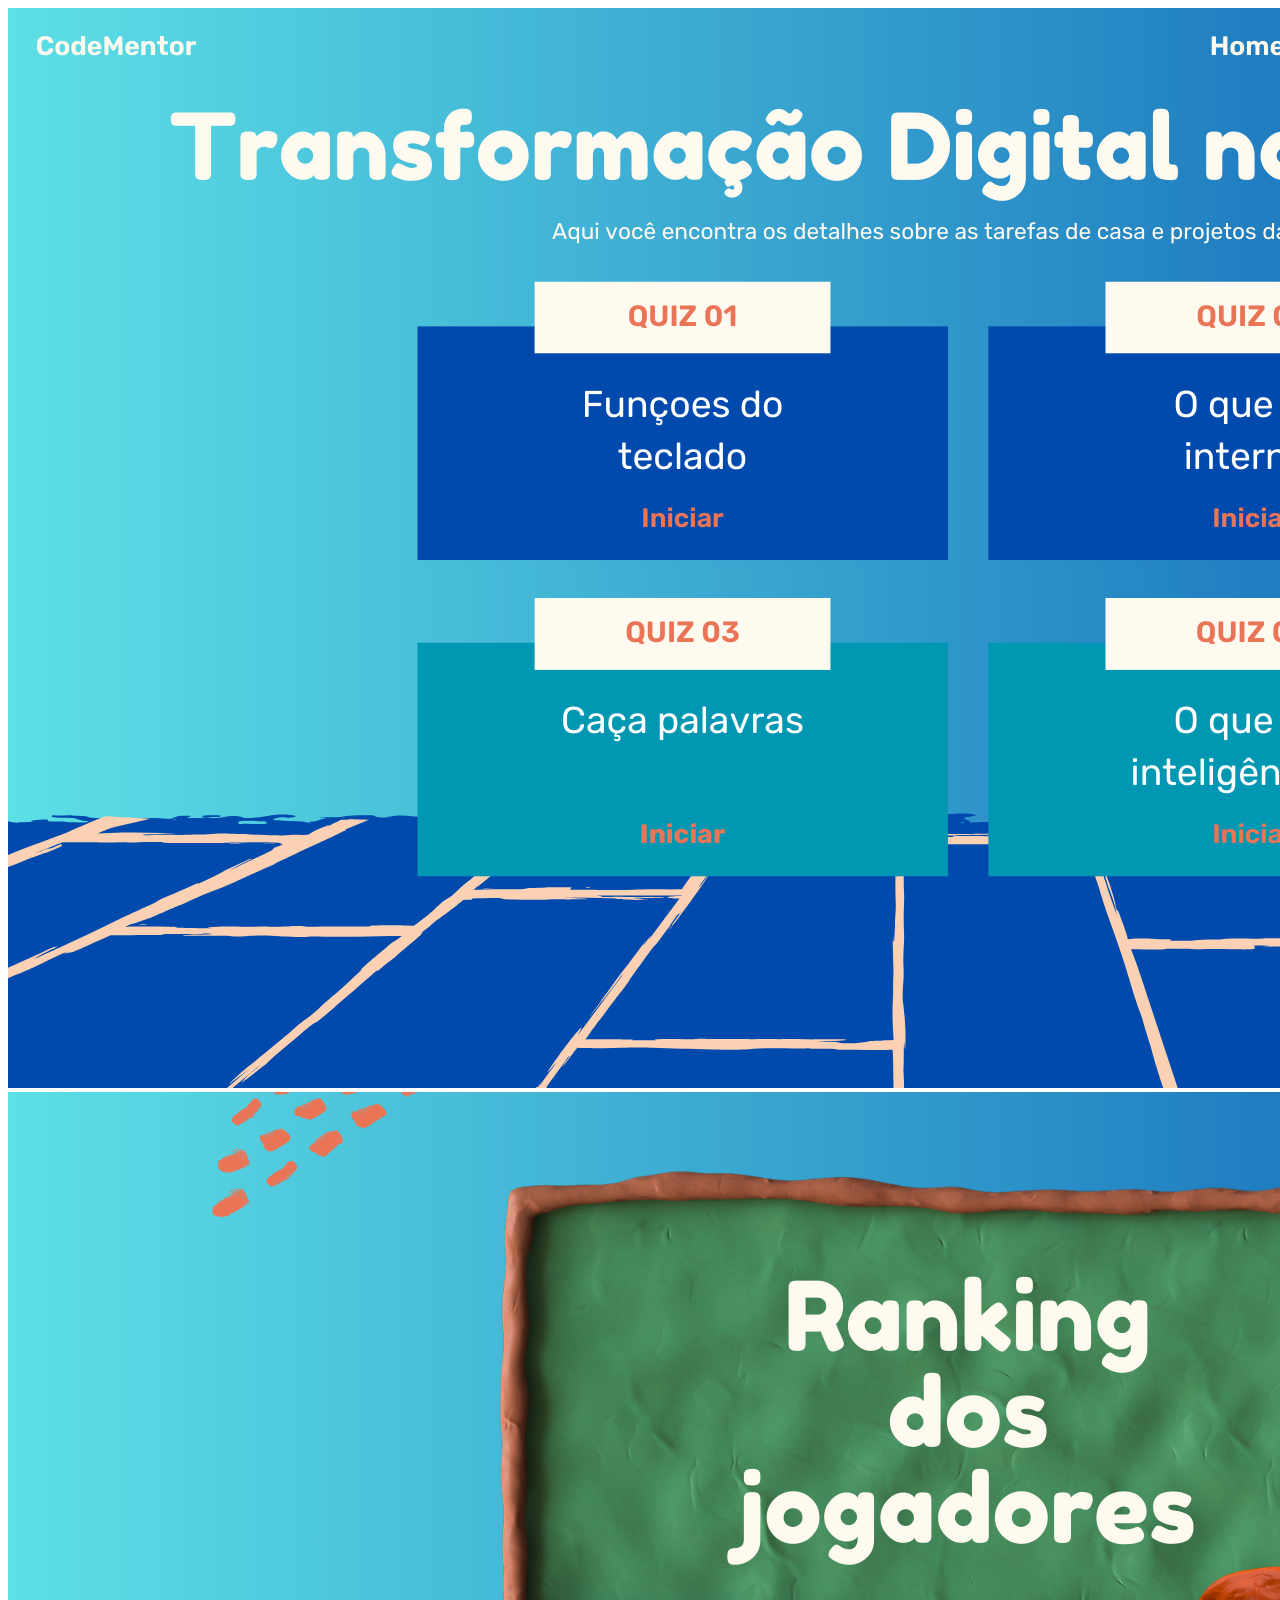
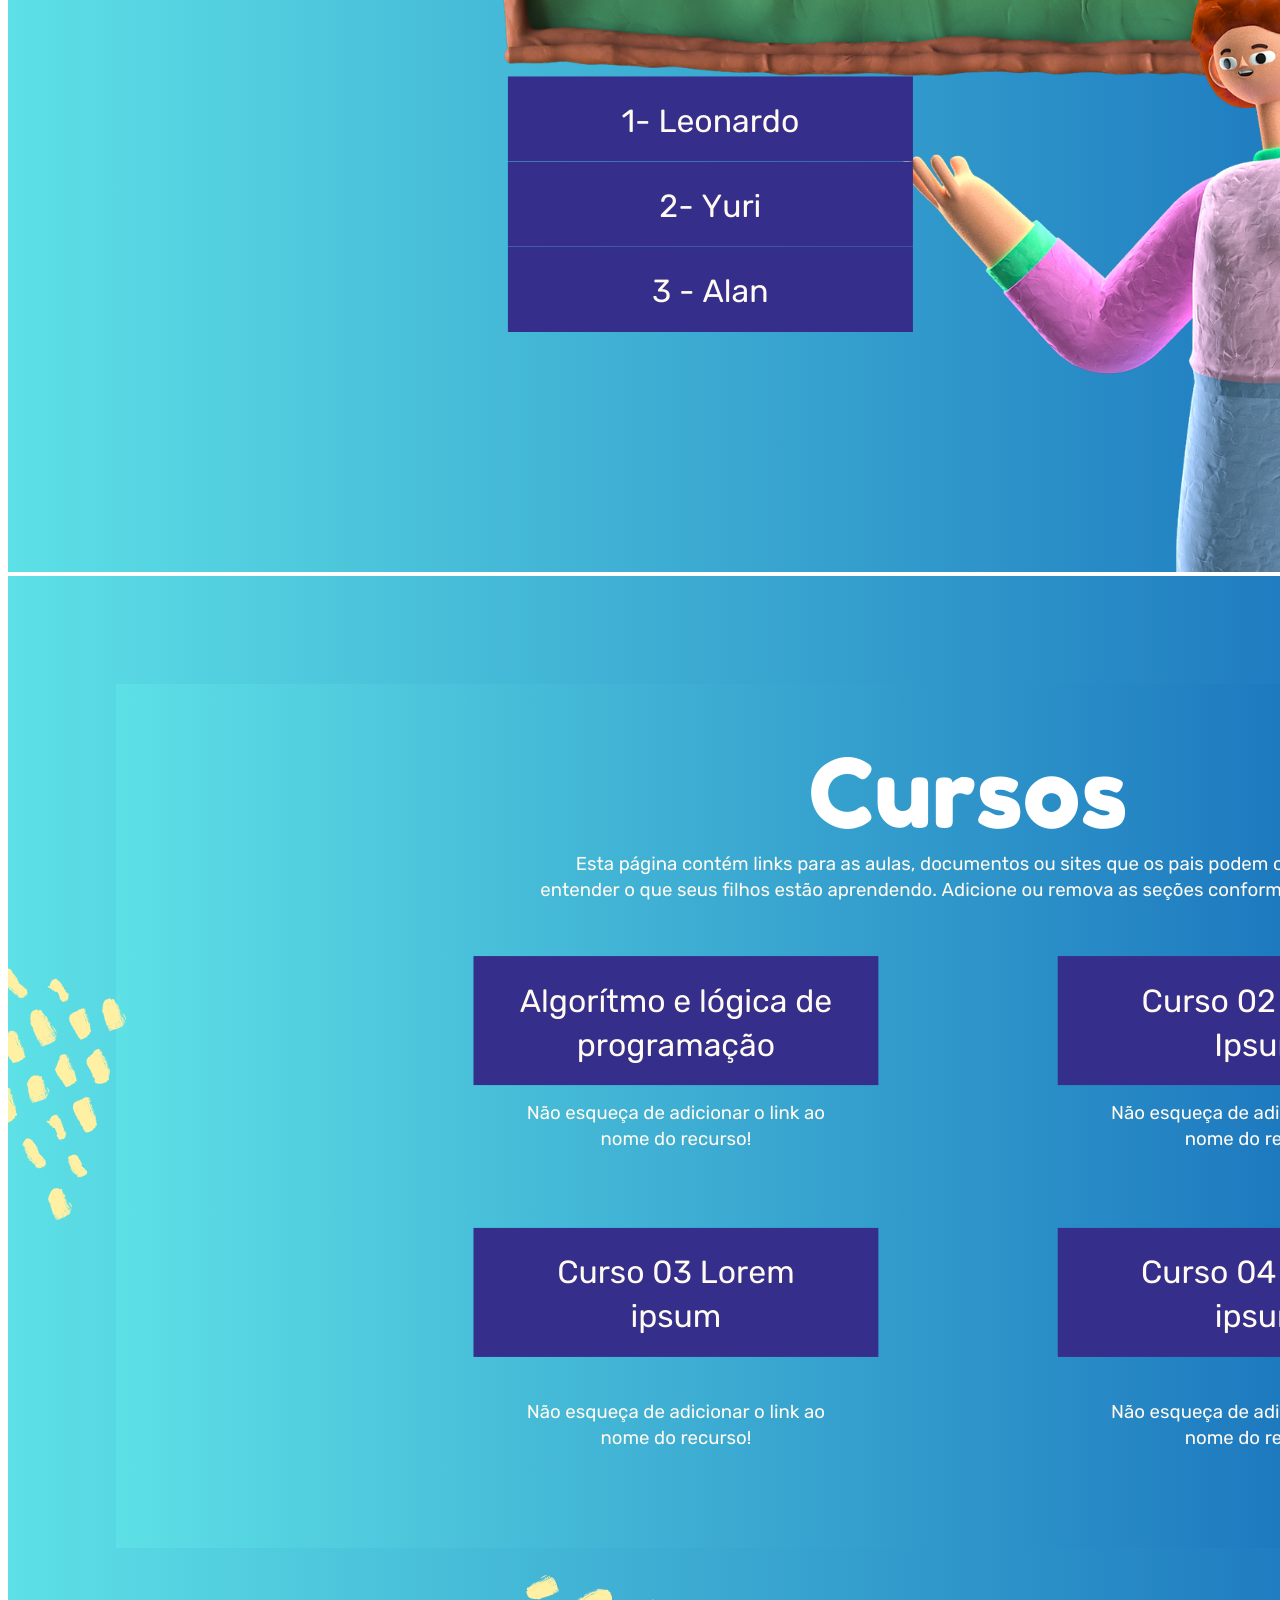
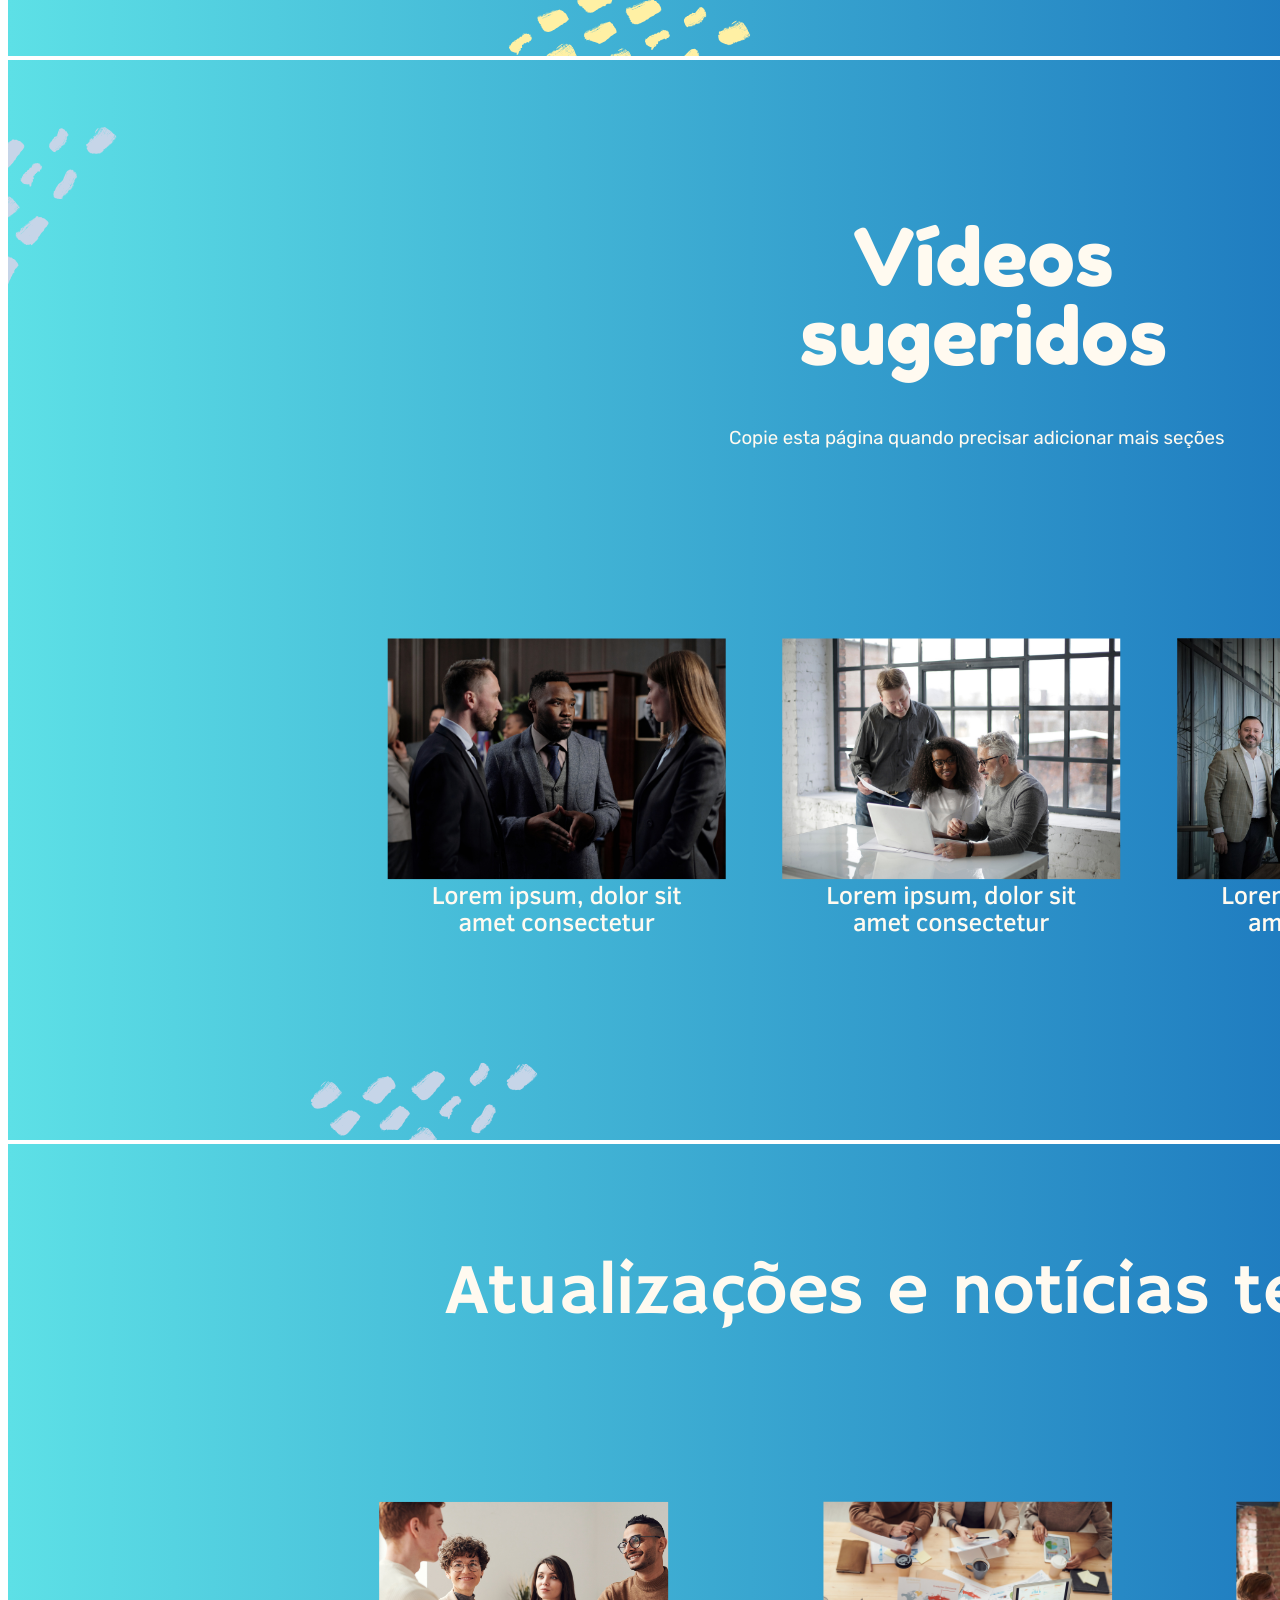
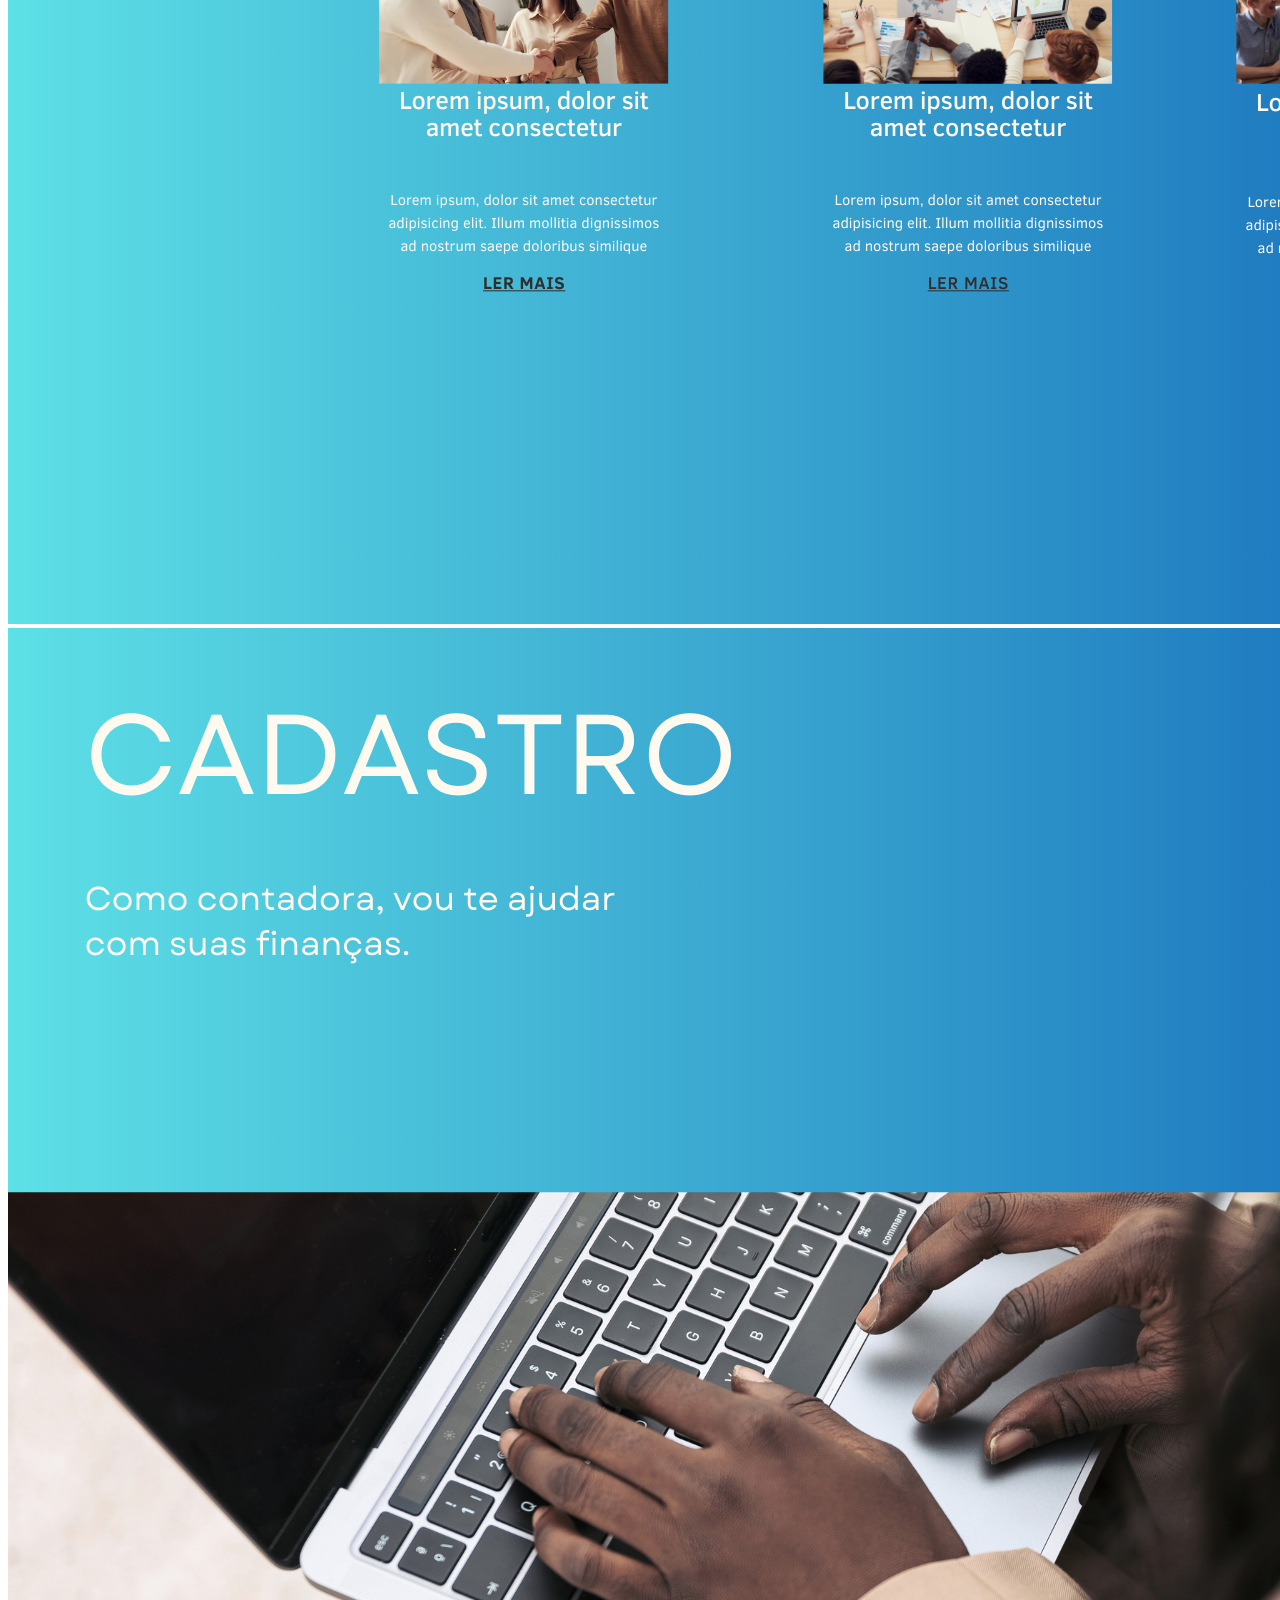
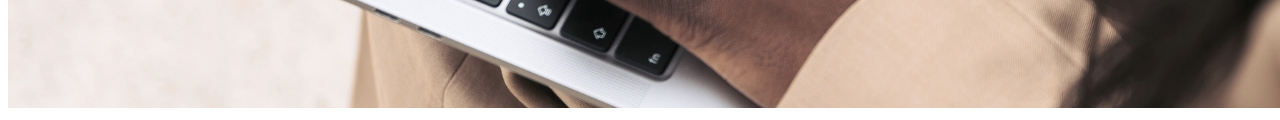
==== index.html @ a8c5b41e "iniciado projeto integrador" ====
<!DOCTYPE html>
<html lang="pt-br">
<head>
    <meta charset="UTF-8">
    <meta name="viewport" content="width=device-width, initial-scale=1.0">
    <title>Inicio Projeto integrador</title>
</head>
<body>
    <img src="images-proj-integrador/pag-inicial.png" alt="imagem página inicial">
    <img src="images-proj-integrador/ranking.png" alt="imagem página ranking">
    <img src="images-proj-integrador/sugestoes-cursos.png" alt="">
    <img src="images-proj-integrador/videos-sugeridos.png" alt="imagem vídeos sugeridos">
    <img src="images-proj-integrador/atualizacoes-e-noticias.png" alt="imagem atualização atualizacoes-e-noticias">
    <img src="images-proj-integrador/pag-cadastro.png" alt="pagina de cadastro">
</body>
</html>
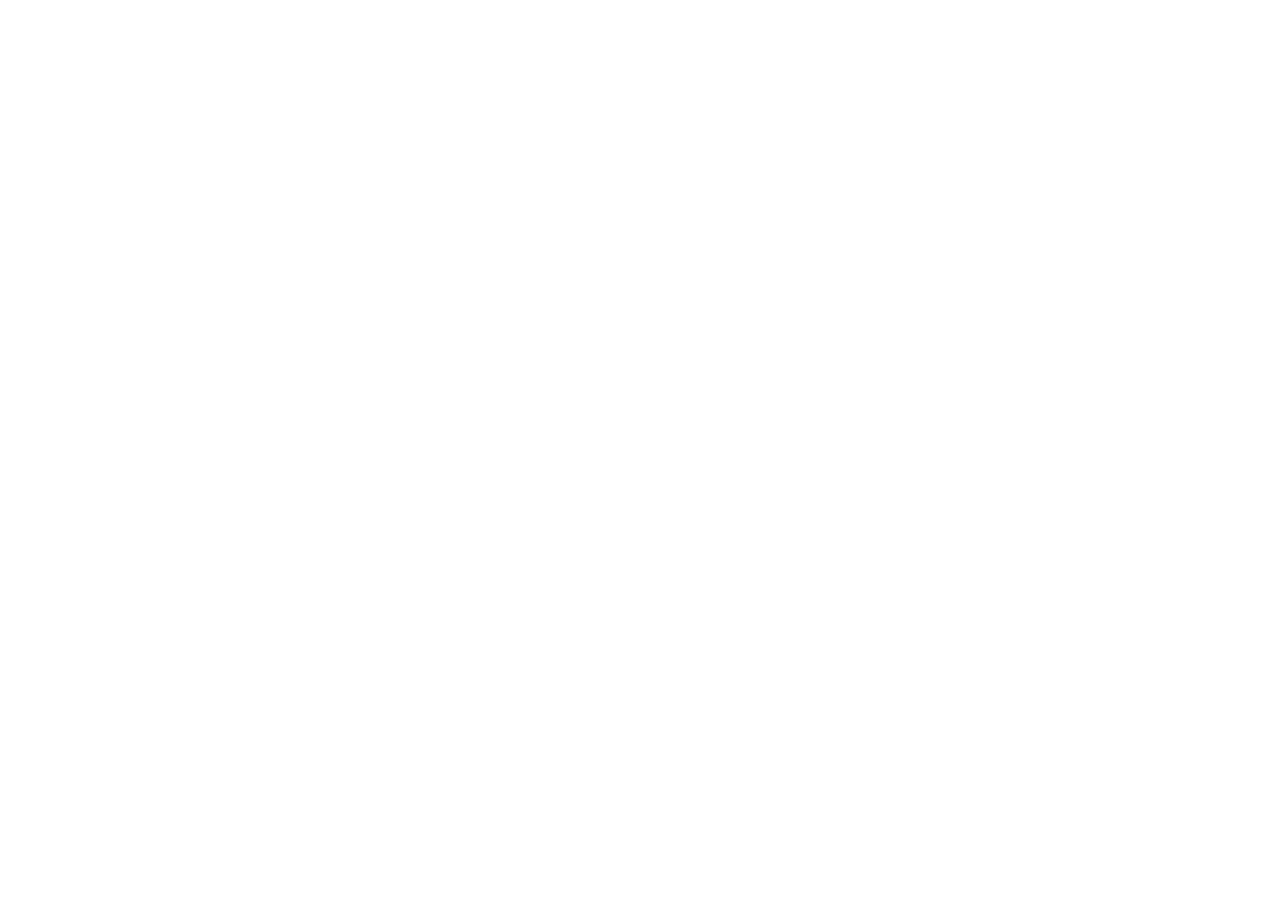
==== commit c243598e: "imagens excluidas" ====
--- a/index.html
+++ b/index.html
@@ -6,11 +6,6 @@
     <title>Inicio Projeto integrador</title>
 </head>
 <body>
-    <img src="images-proj-integrador/pag-inicial.png" alt="imagem página inicial">
-    <img src="images-proj-integrador/ranking.png" alt="imagem página ranking">
-    <img src="images-proj-integrador/sugestoes-cursos.png" alt="">
-    <img src="images-proj-integrador/videos-sugeridos.png" alt="imagem vídeos sugeridos">
-    <img src="images-proj-integrador/atualizacoes-e-noticias.png" alt="imagem atualização atualizacoes-e-noticias">
-    <img src="images-proj-integrador/pag-cadastro.png" alt="pagina de cadastro">
+    
 </body>
 </html>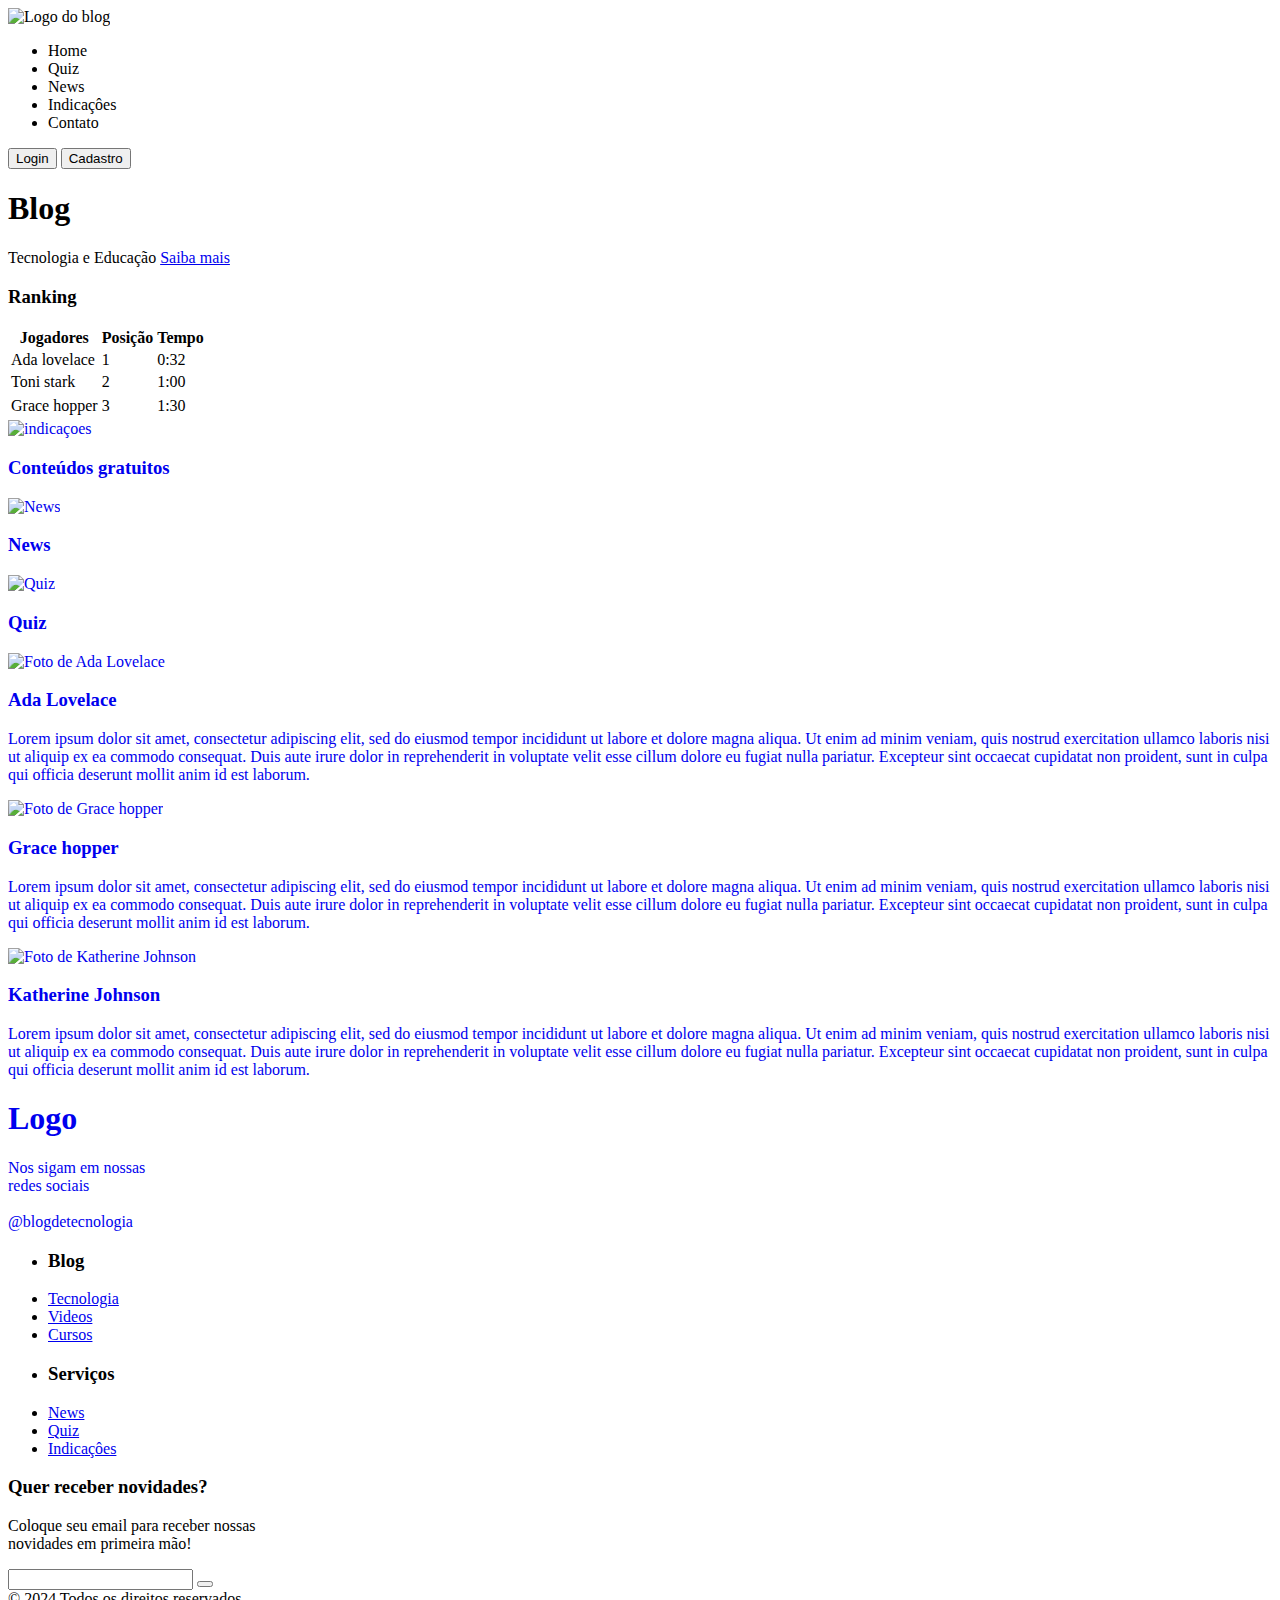
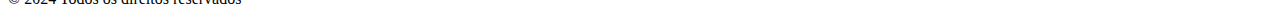
==== commit e92bfa44: "add home" ====
--- a/index.html
+++ b/index.html
@@ -1,11 +1,201 @@
 <!DOCTYPE html>
 <html lang="pt-br">
+
 <head>
-    <meta charset="UTF-8">
-    <meta name="viewport" content="width=device-width, initial-scale=1.0">
-    <title>Inicio Projeto integrador</title>
+  <meta charset="UTF-8">
+  <meta name="viewport" content="width=device-width, initial-scale=1.0">
+
+  <link rel="stylesheet" href="https://cdnjs.cloudflare.com/ajax/libs/font-awesome/6.6.0/css/all.min.css"
+    integrity="sha512-Kc323vGBEqzTmouAECnVceyQqyqdsSiqLQISBL29aUW4U/M7pSPA/gEUZQqv1cwx4OnYxTxve5UMg5GT6L4JJg=="
+    crossorigin="anonymous" referrerpolicy="no-referrer" />
+  <title>Home</title>
 </head>
+
 <body>
-    
+  <!--navbar-->
+  <nav>
+    <div class="logo">
+      <img src="" alt="Logo do blog">
+    </div>
+    <div class="links">
+      <ul class="nav-itens">
+        <li>Home</li>
+        <li>Quiz</li>
+        <li>News</li>
+        <li>Indicaçôes</li>
+        <li>Contato</li>
+      </ul>
+      <div class="btn">
+        <button href="#" class="login">Login</button>
+        <button href="#" class="cadastro">Cadastro</button>
+      </div>
+    </div>
+  </nav>
+  <!--fim navbar-->
+  <main>
+    <!--banner-->
+    <div class="main-img">
+      <div class="container-banner">
+        <h1><span>Blog</span></h1>
+        <span class="cen">Tecnologia e Educação</span>
+        <a class="button" href="#">Saiba mais</a>
+      </div>
+    </div>
+    <!--banner-->
+
+    <!--ranking-->
+    <div class="ranking">
+      <h3>Ranking</h3>
+      <table>
+        <tr>
+          <th>Jogadores</th>
+          <th>Posição</th>
+          <th>Tempo</th>
+        </tr>
+        <tr>
+          <td>Ada lovelace</td>
+          <td>1</td>
+          <td>0:32</td>
+        </tr>
+        <td>Toni stark</td>
+        <td>2</td>
+        <td>1:00</td>
+        </tr>
+        <tr></tr>
+        <td>Grace hopper</td>
+        <td>3</td>
+        <td>1:30</td>
+        </tr>
+        <tr>
+      </table>
+    </div>
+    <!--ranking-->
+
+    <!--conteudo-->
+    <div class="cards">
+      <a class="text-dark" href="#" target="_blank" style="text-decoration: none;">
+        <section class="card">
+          <div class="icon">
+            <img src="./OIP.jpeg" alt="indicaçoes">
+            <h3>Conteúdos gratuitos</h3>
+          </div>
+        </section>
+        <section class="card">
+          <a class="text-dark" href="#" target="_blank" style="text-decoration: none;">
+            <div class="icon">
+              <img src="./OIP.jpeg" alt="News">
+              <h3>News</h3>
+            </div>
+        </section>
+        <section class="card">
+          <a class="text-dark" href="#" target="_blank" style="text-decoration: none;">
+            <div class="icon">
+              <img src="./OIP.jpeg" alt="Quiz">
+              <h3>Quiz</h3>
+            </div>
+        </section>
+    </div>
+    <!--slide com infos-->
+    <div class="container">
+      <div class="slider"></div>
+      <div class="card-list">
+        <div class="card-item">
+          <img src="" alt="Foto de Ada Lovelace" class="user-image">
+          <h3 class="user-name">Ada Lovelace</h3>
+          <p class="review-text">Lorem ipsum dolor sit amet, consectetur adipiscing elit, sed do eiusmod tempor
+            incididunt ut labore et dolore magna aliqua. Ut enim ad minim veniam, quis nostrud exercitation ullamco
+            laboris nisi ut aliquip ex ea commodo consequat. Duis aute irure dolor in reprehenderit in voluptate velit
+            esse cillum dolore eu fugiat nulla pariatur. Excepteur sint occaecat cupidatat non proident, sunt in culpa
+            qui officia deserunt mollit anim id est laborum.</p>
+        </div>
+        <div class="card-item"></div>
+          <img src="" alt="Foto de Grace hopper " class="user-image">
+          <h3 class="user-name">Grace hopper</h3>
+          <p class="review-text">Lorem ipsum dolor sit amet, consectetur adipiscing elit, sed do eiusmod tempor
+            incididunt ut labore et dolore magna aliqua. Ut enim ad minim veniam, quis nostrud exercitation ullamco
+            laboris nisi ut aliquip ex ea commodo consequat. Duis aute irure dolor in reprehenderit in voluptate velit
+            esse cillum dolore eu fugiat nulla pariatur. Excepteur sint occaecat cupidatat non proident, sunt in culpa
+            qui officia deserunt mollit anim id est laborum.</p>
+        </div>
+        <div class="card-item"></div>
+        <img src="" alt="Foto de Katherine Johnson" class="user-image">
+        <h3 class="user-name">Katherine Johnson</h3>
+        <p class="review-text">Lorem ipsum dolor sit amet, consectetur adipiscing elit, sed do eiusmod tempor
+          incididunt ut labore et dolore magna aliqua. Ut enim ad minim veniam, quis nostrud exercitation ullamco
+          laboris nisi ut aliquip ex ea commodo consequat. Duis aute irure dolor in reprehenderit in voluptate velit
+          esse cillum dolore eu fugiat nulla pariatur. Excepteur sint occaecat cupidatat non proident, sunt in culpa
+          qui officia deserunt mollit anim id est laborum.</p>
+      </div>
+      </div>
+    </div>
+    </div>
+  </main>
+  <!--conteudo-->
+
+  <!--rodape-->
+  <footer>
+    <div id="footer_content">
+      <div id="footer_contacts">
+        <h1>Logo</h1>
+        <p>Nos sigam em nossas<br> redes sociais<br><br>@blogdetecnologia</p>
+        <div id="footer_social_media">
+          <a href="#" class="footer_link" id="instagram">
+            <i class="fa-brands fa-instagram"></i>
+
+            <a href="#" class="footer_link" id="facebook">
+              <i class="fa-brands fa-facebook-f"></i>
+
+              <a href="#" class="footer_link" id="whatsaap">
+                <i class="fa-brands fa-whatsapp"></i>
+              </a>
+        </div>
+      </div>
+      <ul class="footer-list">
+        <li>
+          <h3>Blog</h3>
+        </li>
+        <li>
+          <a href="#" class="footer_link">Tecnologia</a>
+        </li>
+        <li>
+          <a href="#" class="footer_link">Videos</a>
+        </li>
+        <li>
+          <a href="#" class="footer_link">Cursos</a>
+        </li>
+      </ul>
+
+      <ul class="footer-list">
+        <li>
+          <h3>Serviços</h3>
+        </li>
+        <li>
+          <a href="#" class="footer_link">News</a>
+        </li>
+        <li>
+          <a href="#" class="footer_link">Quiz</a>
+        </li>
+        <li>
+          <a href="#" class="footer_link">Indicaçôes</a>
+        </li>
+      </ul>
+      <div id="footer_subscribe">
+        <h3>Quer receber novidades?</h3>
+        <p>Coloque seu email para receber nossas<br>novidades em primeira mão!</p>
+        <div id="input_group">
+          <input type="email" id="email">
+          <button>
+            <i class="fa-regular fa-envelope"></i>
+          </button>
+        </div>
+      </div>
+    </div>
+    <div id="footer_copyrigth">
+      &#169
+      2024 Todos os direitos reservados</p>
+    </div>
+  </footer>
+  <!--fim rodape-->
 </body>
+
 </html>